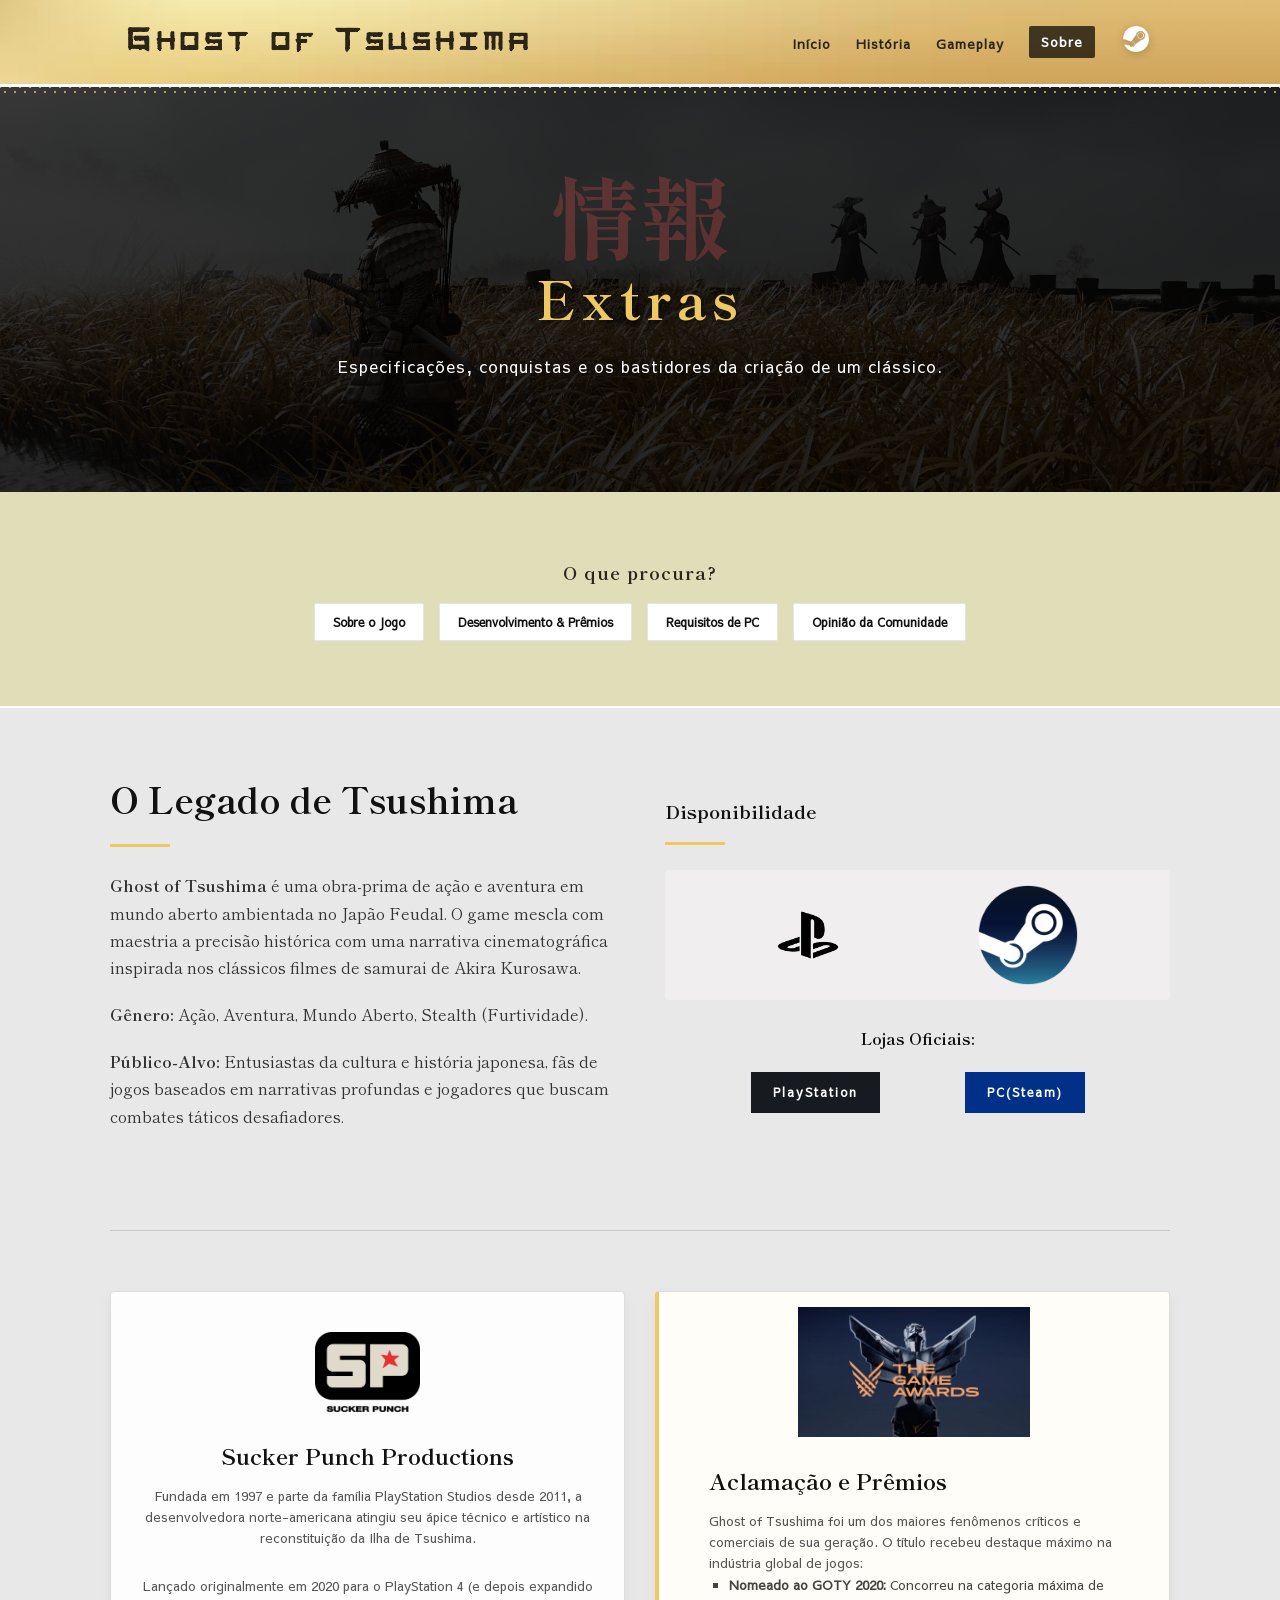
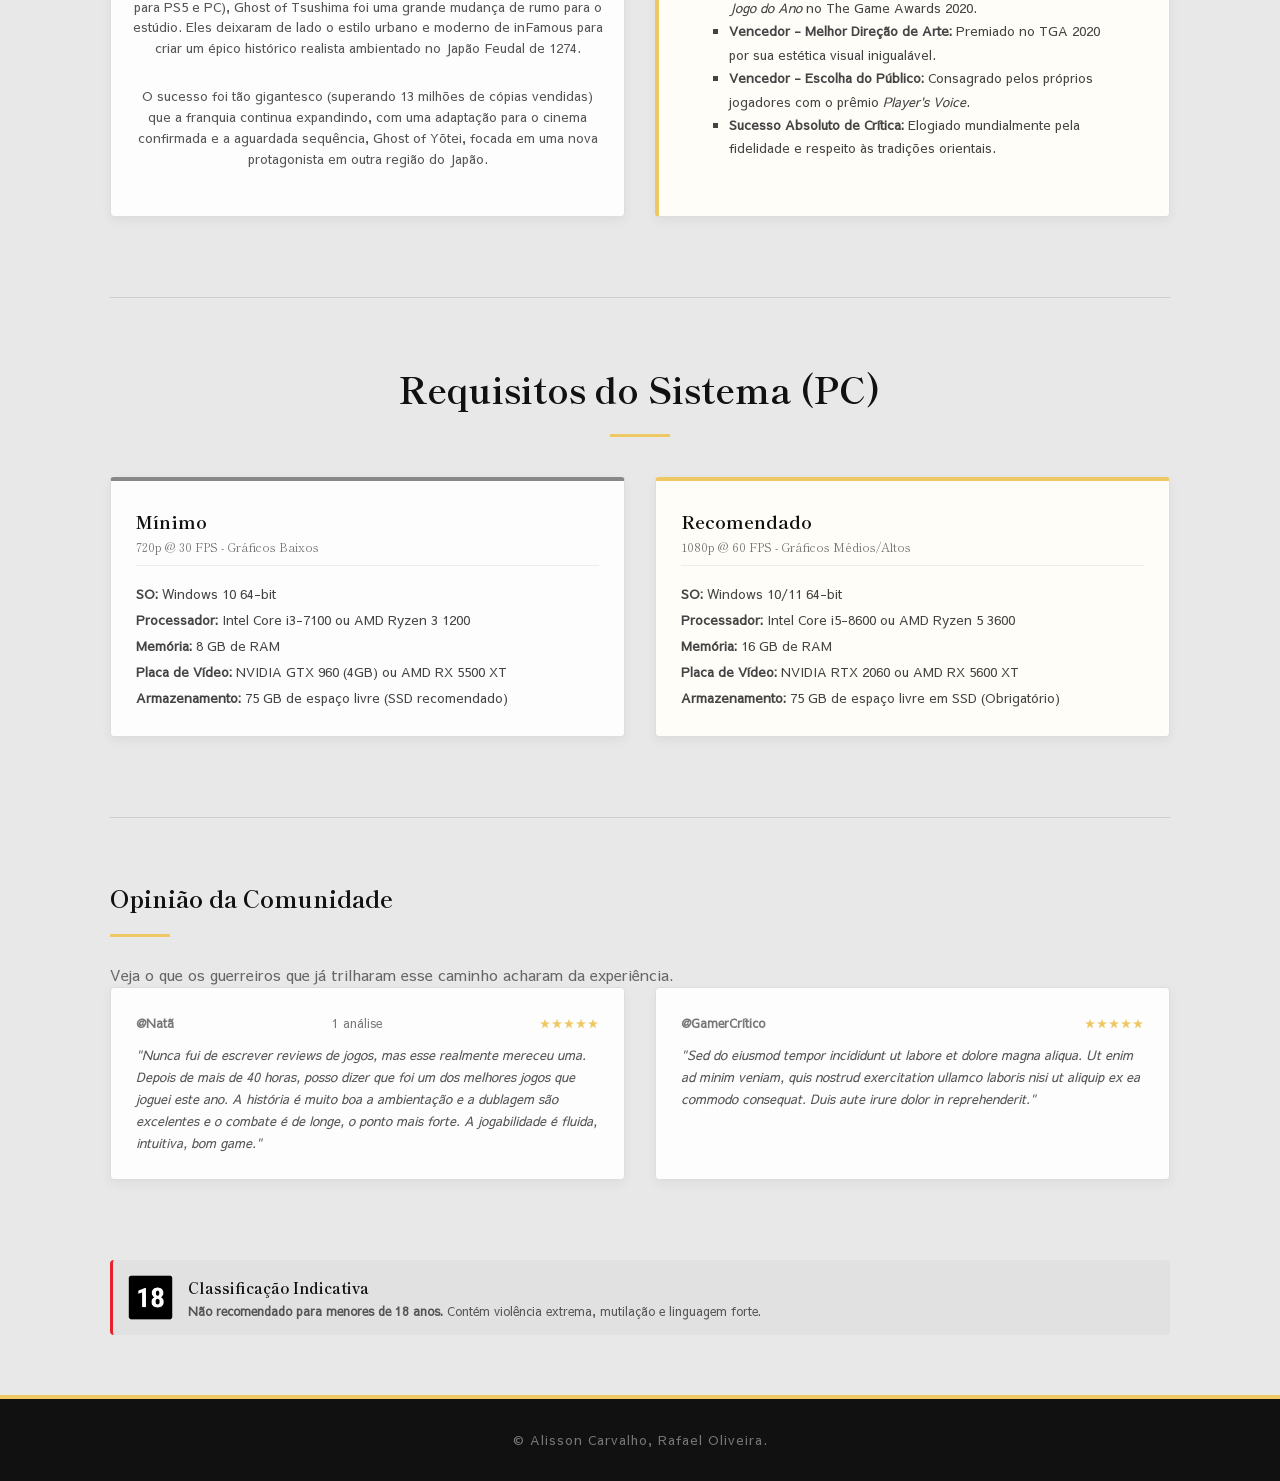
==== sites/sobre.html @ 11475288 "index e sobre parte do código feito" ====
<!DOCTYPE html>
<html lang="pt-BR">
<head>
    <meta charset="UTF-8">
    <meta name="viewport" content="width=device-width, initial-scale=1.0">
    <title>Ghost of Tsushima - Informações Técnicas</title>
    <link rel="stylesheet" href="style.css">
    <link rel="icon" type="image/png" href="imagens/256x256.png">
    <link rel="preconnect" href="https://fonts.googleapis.com">
    <link rel="preconnect" href="https://fonts.gstatic.com" crossorigin>
    <link href="https://fonts.googleapis.com/css2?family=Sawarabi+Gothic&family=Shippori+Mincho:wght@400;700&display=swap" rel="stylesheet">
</head>
<body>

    <nav class="navbar">
        <div class="nav-logo">Ghost of Tsushima</div>
        <ul class="nav-links">
            <li><a href="index.html">Início</a></li>
            <li><a href="#">História</a></li>
            <li><a href="#">Gameplay</a></li>
            <li><a href="#" class="active">Sobre</a></li>
            <li class="steam-item">
                <a href="https://store.steampowered.com/app/2215430/Ghost_of_Tsushima_DIRECTORS_CUT/" target="_blank" title="Ver na Steam" class="steam-link">
                    <img src="imagens/download (4).png" alt="Steam Logo" class="steam-icon-img">
                </a>
            </li>
        </ul>
    </nav>

    
    <header class="hero-section hero-internal">
        <div class="hero-content">
            <span class="shodo-art">情報</span>
            <h1>Extras</h1>
            <p>Especificações, conquistas e os bastidores da criação de um clássico.</p>
        </div>
    </header>

    <section class="quick-nav">
        <div class="container">
            <h3>O que procura?</h3>
            <div class="quick-links">
                <a href="#sobre" class="btn-quick">Sobre o Jogo</a>
                <a href="#desenvolvimento" class="btn-quick">Desenvolvimento & Prêmios</a>
                <a href="#requisitos" class="btn-quick">Requisitos de PC</a>
                <a href="#reviews" class="btn-quick">Opinião da Comunidade</a>
            </div>
        </div>
    </section>

    <main class="container">
        
        <section id="sobre" class="game-intro section-spacing">
            <div class="intro-text">
                <h2>O Legado de Tsushima</h2>
                <hr class="divider">
                <p><strong>Ghost of Tsushima</strong> é uma obra-prima de ação e aventura em mundo aberto ambientada no Japão Feudal. O game mescla com maestria a precisão histórica com uma narrativa cinematográfica inspirada nos clássicos filmes de samurai de Akira Kurosawa.</p>
                <p><strong>Gênero:</strong> Ação, Aventura, Mundo Aberto, Stealth (Furtividade).</p>
                <p><strong>Público-Alvo:</strong> Entusiastas da cultura e história japonesa, fãs de jogos baseados em narrativas profundas e jogadores que buscam combates táticos desafiadores.</p>
            </div>
            
            <div class="dev-info platform-card">
                <h3>Disponibilidade</h3>
                <div class="divider"></div>
                
                <div class="platform-logos">
                    <img src="imagens/logops.png" alt="Disponível para PlayStation 4" class="platform-img">
                    <img src="imagens/logo steam.png" alt="Disponível para PC" class="platform-img">
                </div>
                
                <h4>Lojas Oficiais: </h4>
                <div class="store-buttons">
                    <a href="https://store.playstation.com/pt-br/product/UP9000-PPSA05030_00-GHOSTDCPS5PSPLUS" target="_blank" class="btn-main btn-steam-store">PlayStation</a>
                    <a href="https://store.steampowered.com/app/2215430/Ghost_of_Tsushima_DIRECTORS_CUT/" target="_blank" class="btn-main btn-ps-store">PC(Steam)</a>
                </div>
            </div>
        </section>

        <section id="desenvolvimento" class="gameplay-preview section-spacing">
            <div class="preview-grid">
                <div class="preview-card dev-card-layout">
                    <div class="dev-logo-container">
                        <img src="imagens/Sucker_Punch.svg.png" alt="Sucker Punch Productions Logo" class="dev-page-logo">
                    </div>
                    <div class="card-content text-center">
                        <h3>Sucker Punch Productions</h3>
                        <p>Fundada em 1997 e parte da família PlayStation Studios desde 2011, a desenvolvedora norte-americana atingiu seu ápice técnico e artístico na reconstituição da Ilha de Tsushima.</p></br> 
                            <p>Lançado originalmente em 2020 para o PlayStation 4 (e depois expandido para PS5 e PC), Ghost of Tsushima foi uma grande mudança de rumo para o estúdio. Eles deixaram de lado o estilo urbano e moderno de inFamous para criar um épico histórico realista ambientado no Japão Feudal de 1274. </p></br>
                            <p>O sucesso foi tão gigantesco (superando 13 milhões de cópias vendidas) que a franquia continua expandindo, com uma adaptação para o cinema confirmada e a aguardada sequência, Ghost of Yōtei, focada em uma nova protagonista em outra região do Japão. </p>


                        </p>
                    </div>
                </div>

                <div class="preview-card awards-card">
                    <div class="dev-logo-container">
                        <img src="imagens/goty.png" alt="Goty logo" class="dev-page-logo-goty">
                    </div>
                    <div class="card-content">
                        <h3>Aclamação e Prêmios</h3>
                        <p>Ghost of Tsushima foi um dos maiores fenômenos críticos e comerciais de sua geração. O título recebeu destaque máximo na indústria global de jogos:</p>
                        <ul class="awards-list">
                            <li><strong>Nomeado ao GOTY 2020:</strong> Concorreu na categoria máxima de <em>Jogo do Ano</em> no The Game Awards 2020.</li>
                            <li><strong>Vencedor - Melhor Direção de Arte:</strong> Premiado no TGA 2020 por sua estética visual inigualável.</li>
                            <li><strong>Vencedor - Escolha do Público:</strong> Consagrado pelos próprios jogadores com o prêmio <em>Player's Voice</em>.</li>
                            <li><strong>Sucesso Absoluto de Crítica:</strong> Elogiado mundialmente pela fidelidade e respeito às tradições orientais.</li>
                        </ul>
                    </div>
                </div>
            </div>
        </section>

        <section id="requisitos" class="gameplay-preview section-spacing">
            <div class="preview-header">
                <h2>Requisitos do Sistema (PC)</h2>
                <hr class="divider">
            </div>
            <div class="preview-grid">
                <div class="preview-card spec-card-min">
                    <h3>Mínimo <small>720p @ 30 FPS - Gráficos Baixos</small></h3>
                    <ul class="specs-list">
                        <li><strong>SO:</strong> Windows 10 64-bit</li>
                        <li><strong>Processador:</strong> Intel Core i3-7100 ou AMD Ryzen 3 1200</li>
                        <li><strong>Memória:</strong> 8 GB de RAM</li>
                        <li><strong>Placa de Vídeo:</strong> NVIDIA GTX 960 (4GB) ou AMD RX 5500 XT</li>
                        <li><strong>Armazenamento:</strong> 75 GB de espaço livre (SSD recomendado)</li>
                    </ul>
                </div>
                <div class="preview-card spec-card-rec">
                    <h3>Recomendado <small>1080p @ 60 FPS - Gráficos Médios/Altos</small></h3>
                    <ul class="specs-list">
                        <li><strong>SO:</strong> Windows 10/11 64-bit</li>
                        <li><strong>Processador:</strong> Intel Core i5-8600 ou AMD Ryzen 5 3600</li>
                        <li><strong>Memória:</strong> 16 GB de RAM</li>
                        <li><strong>Placa de Vídeo:</strong> NVIDIA RTX 2060 ou AMD RX 5600 XT</li>
                        <li><strong>Armazenamento:</strong> 75 GB de espaço livre em SSD (Obrigatório)</li>
                    </ul>
                </div>
            </div>
        </section>

        <section id="reviews" class="gameplay-preview section-spacing">
            <div class="previewa-header">
                <h2>Opinião da Comunidade</h2>
                <hr class="divider">
                <p class="subtitle">Veja o que os guerreiros que já trilharam esse caminho acharam da experiência.</p>
            </div>
            <div class="preview-grid">
                <div class="preview-card review-padding">
                    <div class="review-meta">
                        <strong>@Natã</strong>
                        <p>1 análise</p>
                        <span class="stars">★★★★★</span>
                    </div>
                    <p class="review-text">"Nunca fui de escrever reviews de jogos, mas esse realmente mereceu uma. Depois de mais de 40 horas, posso dizer que foi um dos melhores jogos que joguei este ano. A história é muito boa a ambientação e a dublagem são excelentes e o combate é de longe, o ponto mais forte. A jogabilidade é fluida, intuitiva, bom game."</p>
                </div>
                <div class="preview-card review-padding">
                    <div class="review-meta">
                        <strong>@GamerCrítico</strong>
                        <span class="stars">★★★★★</span>
                    </div>
                    <p class="review-text">"Sed do eiusmod tempor incididunt ut labore et dolore magna aliqua. Ut enim ad minim veniam, quis nostrud exercitation ullamco laboris nisi ut aliquip ex ea commodo consequat. Duis aute irure dolor in reprehenderit."</p>
                </div>
            </div>
        </section>
        <div class="classificacao-container">
    <img src="imagens/Classificação_Indicativa_18_anos.svg.png" alt="Classificação 18 anos" class="class-badge">
    <div class="class-texto">
        <h3>Classificação Indicativa</h3>
        <p><strong>Não recomendado para menores de 18 anos.</strong> Contém violência extrema, mutilação e linguagem forte.</p>
    </div>
</div>

    </main>

    <footer class="footer">
        <p>&copy Alisson Carvalho, Rafael Oliveira.</p>
    </footer>

</body>
</html>
---- sites/style.css ----
@font-face {
    font-family: 'tsushimafont'; /* Como você vai chamar a fonte no código */
    src: url('font/Tsushima.otf') format('opentype'); /* Caminho do arquivo */
    font-weight: normal;
    font-style: normal;
}


/* ==========================================================================
   CONFIGURAÇÕES GERAIS / CORES ATUALIZADAS
   ========================================================================== */
* {
    margin: 0;
    padding: 0;
    box-sizing: border-box;
}

:root {
    --dourado-washi: #e2d3a9; 
    --dourado-escuro: #eec862;
    --preto: #111111;
    --branco: #ffffff;
    
    /* VARIÁVEIS DE FONTE JAPONESA */
    --fonte-tradicional: 'Shippori Mincho', serif;
    --fonte-moderna: 'Sawarabi Gothic', sans-serif;
}

body {
    font-family: var(--fonte-tradicional); /* Fonte serifada tradicional como padrão */
    background-color: #e9e8e8; 
    color: #111111; 
    line-height: 1.7;
    overflow-x: hidden;
}

/* ==========================================================================
   NAV BAR CORRIGIDA 
   ========================================================================== */
.navbar {
    /* Substitua a cor sólida antiga pela sua imagem de fundo */
    background: 
                url('imagens/canva-golden-gradient-background-MAHAKHxrySE.jpg') no-repeat center center/cover;
                
    display: flex;
    justify-content: space-between;
    align-items: center;
    padding: 20px 10%;
    position: sticky;
    top: 0;
    z-index: 1000;
    border-bottom: 3px solid var(--branco);
    font-family: 'tsushimafont';
}

.navbar::after {
    content: "";
    position: absolute;
    bottom: -11px; 
    left: 0;
    width: 100%;
    height: 8px;
    background-image: radial-gradient(circle, #ebcb6b 20%, transparent 20%),
                      radial-gradient(circle, #efd992 20%, transparent 20%);
    background-size: 10px 10px;
    background-position: 0 0, 5px 5px;
    opacity: 0.7;
}

.nav-logo {
    font-family: 'tsushimafont'var(--fonte-tradicional);
    font-weight: 700;
    font-size: 26px;
    color: #2b2519; 
    letter-spacing: 5px; /* Espaçamento marcante estilo oriental */
}

.nav-links {
    display: flex;
    list-style: none;
    font-family: var(--fonte-moderna); /* Gothic para links para leitura limpa */
    align-items: center;
}

.nav-links li {
    margin-left: 25px;
}

.nav-links a {
    text-decoration: none;
    color: #2b2519;
    font-weight: 700;
    font-size: 13px;
    letter-spacing: 1px;
    transition: 0.3s ease;
    display: inline-block;
}

.nav-links a:hover, 
.nav-links a.active {
    color: var(--branco);
    background-color: rgba(0, 0, 0, 0.7);
    padding: 5px 12px;
    border-radius: 2px;
}

/* ==========================================================================
   ESTILIZAÇÃO DA LOGO DA STEAM (IMAGEM)
   ========================================================================== */
.steam-link {
    display: flex;
    align-items: center;
    justify-content: center;
    transition: transform 0.2s ease;
    padding: 0; /* Remove qualquer espaçamento antigo */
}

.steam-icon-img {
    width: 32px;  /* Controla a largura da logo */
    height: 32px; /* Controla a altura da logo */
    object-fit: contain; /* Garante que a imagem não fique distorcida */
    filter: drop-shadow(0px 2px 4px rgba(0, 0, 0, 0.2)); /* Sombra leve na logo */
    transition: opacity 0.3s ease, filter 0.3s ease;
}

/* Efeito ao passar o mouse: a logo ganha destaque e sobe levemente */
.steam-link:hover {
    transform: translateY(-2px);
}

.steam-link:hover .steam-icon-img {
    opacity: 0.8; /* Dá o feedback visual de clique */
    filter: drop-shadow(0px 4px 8px rgba(0, 0, 0, 0.4));
}

/* ==========================================================================
   HERO SECTION
   ========================================================================== */
.hero-section {
    background: linear-gradient(rgba(0, 0, 0, 0.7), rgba(0, 0, 0, 0.8)), 
                url('imagens/ghost-of-tsushima-directors-cut-uhd-4k-wallpaper.jpeg') no-repeat center center/cover;
    height: 70vh; 
    display: flex;
    justify-content: center;
    align-items: center;
    text-align: center;
    color: var(--branco);
    padding: 0 20px;
}

.hero-content h1 {
    font-family: var(--fonte-tradicional);
    font-weight: 700;
    font-size: 52px;
    letter-spacing: 6px;
    margin-bottom: 10px;
    color: var(--dourado-escuro); 
    text-shadow: 2px 2px 4px rgba(0,0,0,0.5);
}

.hero-content p {
    font-family: var(--fonte-moderna);
    font-size: 16px;
    margin-bottom: 30px;
    font-weight: 300;
    letter-spacing: 1px;
}

.shodo-art {
    display: block;
    font-size: 90px;
    color: rgba(255, 85, 85, 0.25); 
    font-family: var(--fonte-tradicional);
    line-height: 1;
    margin-bottom: -5px;
    font-weight: 700;
}

.btn-main {
    font-family: var(--fonte-moderna);
    display: inline-block;
    padding: 12px 35px;
    background-color: transparent;
    color: var(--dourado-escuro);
    border: 2px solid var(--dourado-escuro);
    text-decoration: none;
    font-weight: bold;
    letter-spacing: 2px;
    transition: 0.4s ease;
}

.btn-main:hover {
    background-color: var(--dourado-escuro);
    color: var(--preto);
}

/* ==========================================================================
   CONTEÚDO PRINCIPAL E RODAPÉ
   ========================================================================== */
.container {
    max-width: 1100px;
    margin: 60px auto;
    padding: 0 20px;
}

.game-intro {
    display: flex;
    align-items: center;
    gap: 50px;
    
}

.intro-text {
    flex: 1; 
}

.intro-text h2 {
    font-family: var(--fonte-tradicional);
    font-size: 36px;
    color: var(--preto);
    font-weight: 700;
}

.divider {
    border: 0;
    height: 3px;
    background-color: var(--dourado-escuro);
    width: 60px;
    margin: 15px 0 25px 0;
}

.intro-text p {
    margin-bottom: 20px;
    color: #333;
}

.intro-image {
    flex: 1; 
}

.intro-image img {
    width: 100%;
    height: auto;
    border-radius: 4px;
    box-shadow: 10px 10px 0px var(--preto); 
    border: 1px solid #ddd;
}

/* ==========================================================================
   SESSÃO: O CAMINHO DO SAMURAI (COM IMAGEM DE FUNDO)
   ========================================================================== */
.caminho-samurai {
    background: linear-gradient(rgba(0, 0, 0, 0.75), rgba(0, 0, 0, 0.85)), 
                url('imagens/caminho-samurai-bg.jpg') no-repeat center center/cover;
    background-attachment: fixed; 
    padding: 80px 20px;
    color: var(--branco);
    text-align: center;
}

.caminho-samurai h2 {
    font-family: var(--fonte-tradicional);
    font-size: 38px;
    color: var(--dourado-escuro);
    letter-spacing: 3px;
}

.caminho-samurai .divider {
    margin: 15px auto 25px auto;
}

.caminho-samurai p {
    max-width: 800px;
    margin: 0 auto 30px auto;
    color: #e0e0e0;
    font-size: 17px;
}

/* ==========================================================================
   NOVA SEÇÃO: PRÉVIA DA GAMEPLAY
   ========================================================================== */
.gameplay-preview {
    margin-top: 80px;
    border-top: 1px solid #ccc;
    padding-top: 60px;
}

.preview-header {
    text-align: center;
    margin-bottom: 40px;
}

.preview-header h2 {
    font-family: var(--fonte-tradicional);
    font-size: 36px;
    color: var(--preto);
}

.preview-header .divider {
    margin: 15px auto;
}

.subtitle {
    font-family: var(--fonte-moderna);
    font-size: 15px;
    color: #666;
}

.preview-grid {
    display: grid;
    grid-template-columns: 1fr 1fr;
    gap: 30px;
}

.preview-card {
    background: #fdfdfd;
    border-radius: 4px;
    overflow: hidden;
    box-shadow: 0 4px 12px rgba(0,0,0,0.05);
    border: 1px solid #ddd;
    transition: transform 0.3s ease;
}

.preview-card:hover {
    transform: translateY(-5px);
}

.card-image img {
    width: 100%;
    height: 220px;
    object-fit: cover; /* Recorta a imagem perfeitamente no container */
    border-bottom: 3px solid var(--dourado-escuro);
}

.card-content {
    padding: 25px;
}

.card-content h3 {
    font-family: var(--fonte-tradicional);
    font-size: 22px;
    color: var(--preto);
    margin-bottom: 12px;
}

.card-content p {
    font-family: var(--fonte-moderna);
    font-size: 13px;
    color: #555;
    line-height: 1.6;
}

/* ==========================================================================
   RODAPÉ
   ========================================================================== */
.footer {
    font-family: var(--fonte-moderna);
    background-color: var(--preto);
    color: #777;
    text-align: center;
    padding: 30px 20px;
    font-size: 13px;
    border-top: 4px solid var(--dourado-escuro);
    letter-spacing: 1px;
}

/* ==========================================================================
   MEDIA QUERIES (RESPONSIVIDADE PARA CELULARES E TABLETS)
   ========================================================================== */
@media (max-width: 768px) {
    .navbar {
        flex-direction: column;
        padding: 15px 20px;
        gap: 15px;
    }

    .nav-links {
        width: 100%;
        justify-content: center;
        flex-wrap: wrap;
        gap: 10px;
    }

    .nav-links li {
        margin-left: 0; 
    }

    .steam-item {
        margin-top: 5px;
    }

    .hero-section {
        height: 60vh; 
    }

    .hero-content h1 {
        font-size: 34px; 
        letter-spacing: 3px;
    }

    .hero-content p {
        font-size: 14px;
    }

    .shodo-art {
        font-size: 65px; 
    }

    .container {
        margin: 40px auto;
    }

    .game-intro {
        flex-direction: column; 
        gap: 30px;
    }

    .intro-text h2 {
        font-size: 28px;
        text-align: center;
    }

    .divider {
        margin: 15px auto 25px auto; 
    }

    .intro-image img {
        box-shadow: 6px 6px 0px var(--preto);
    }

    .caminho-samurai {
        padding: 50px 20px;
        background-attachment: scroll; 
    }

    .caminho-samurai h2 {
        font-size: 28px;
    }

    .caminho-samurai p {
        font-size: 15px;
    }

    /* Responsividade da nova seção de Gameplay */
    .preview-grid {
        grid-template-columns: 1fr; /* Vira uma única coluna no celular */
        gap: 25px;
    }

    .preview-header h2 {
        font-size: 28px;
    }
}



/* comentário insano diferenciando página do index e do sobre :fire emoji:*/ 

/* ==========================================================================
   CONFIGURAÇÕES GERAIS DE COMPORTAMENTO
   ========================================================================== */
html {
    scroll-behavior: smooth; /* Faz a tela deslizar suavemente ao clicar nos links */
}

.section-spacing {
    margin-bottom: 80px; 
    scroll-margin-top: 120px; 
}

/* Reduz a altura do banner principal para páginas internas */
.hero-internal {
    height: 45vh !important;
}

/* ==========================================================================
   SEÇÃO DE SELEÇÃO DE ASSUNTOS (QUICK NAV)
   ========================================================================== */
.quick-nav {
    background-color: #dfdeb8;
    padding: 5px 0;
    text-align: center;
    border-bottom: 2px solid var(--branco);
}

.quick-nav h3 {
    font-family: var(--fonte-tradicional);
    font-size: 18px;
    color: #2b2519;
    margin-bottom: 15px;
    letter-spacing: 1px;
}

.quick-links {
    display: flex;
    justify-content: center;
    gap: 15px;
    flex-wrap: wrap;
}

.btn-quick {
    font-family: var(--fonte-moderna);
    font-size: 12px;
    font-weight: bold;
    text-decoration: none;
    color: var(--preto);
    background-color: var(--branco);
    padding: 8px 18px;
    border-radius: 2px;
    border: 1px solid rgba(0,0,0,0.1);
    transition: all 0.3s ease;
}

.btn-quick:hover {
    background-color: var(--preto);
    color: var(--branco);
    transform: translateY(-2px);
}

/* ==========================================================================
   LOGOS DE PLATAFORMAS E AJUSTES DE LOJAS
   ========================================================================== */
.platform-card {
    flex: 1; 
    min-width: 280px; 
    width: 100%;
}

.platform-card h4 {
    text-align: center;
    margin-bottom: 10px;
}

.platform-logos {
    display: flex;
    justify-content: center;
    gap: 120px;
    margin-bottom: 25px;
    background: #f0eeee;
    padding: 15px;
    border-radius: 4px;
}

.platform-img {
    height: 100px; /* Controla a altura padrão das logos de console/pc */
    width: auto;
    object-fit: contain;
    filter: grayscale(30%);
    transition: filter 0.3s ease;
}

.platform-img:hover {
    filter: grayscale(0%);
}

.store-buttons {
    display: flex; 
    gap: 85px; 
    justify-content: center; 
    flex-wrap: wrap;
    padding: 10px;
}

.btn-steam-store {
    padding: 8px 20px !important; 
    font-size: 12px !important; 
    background: #171a21 !important; 
    color: #fff !important; 
    border-color: #171a21 !important;
}

.btn-ps-store {
    padding: 8px 20px !important; 
    font-size: 12px !important; 
    background: #003087 !important; 
    color: #fff !important; 
    border-color: #003087 !important;
}

/* ==========================================================================
   LAYOUTS ADICIONAIS DA FICHA TÉCNICA
   ========================================================================== */
.dev-card-layout {
    display: flex; 
    flex-direction: column; 
    align-items: center; 
    text-align: center; 
    padding: 30px 20px;
}

.dev-logo-container {
    height: 100px; 
    display: flex; 
    align-items: center; 
    justify-content: center; 
    margin-bottom: 15px;
}

.dev-page-logo {
    max-height: 80px; 
    width: auto; 
    object-fit: contain;
}

.dev-page-logo-goty{
    max-height: 130px; 
    width: auto; 
    object-fit: contain;
}

.awards-card {
    padding: 30px 25px; 
    background-color: #fffdf7; 
    border-left: 4px solid var(--dourado-escuro);
}

.awards-list {
    font-family: var(--fonte-moderna); 
    font-size: 13px; 
    color: #444; 
    list-style: square; 
    padding-left: 20px; 
    line-height: 1.8;
}

.text-center {
    padding: 0 !important;
}

/* Requisitos */
.spec-card-min {
    padding: 25px; 
    border-top: 4px solid #888;
}

.spec-card-rec {
    padding: 25px; 
    border-top: 4px solid var(--dourado-escuro); 
    background-color: #fffdf7;
}

.spec-card-min h3, .spec-card-rec h3 {
    font-size: 18px; 
    margin-bottom: 15px; 
    border-bottom: 1px solid #eee; 
    padding-bottom: 8px;
}

.spec-card-min h3 small, .spec-card-rec h3 small {
    font-size: 12px; 
    color: #777; 
    font-weight: normal; 
    display: block;
}

.specs-list {
    font-family: var(--fonte-moderna); 
    list-style: none; 
    font-size: 13px; 
    color: #444; 
    line-height: 2;
}

/* Reviews */
.review-padding {
    padding: 25px;
}

.review-meta {
    display: flex; 
    justify-content: space-between; 
    margin-bottom: 10px; 
    font-family: var(--fonte-moderna); 
    font-size: 12px; 
    color: #777;
}

.stars {
    color: var(--dourado-escuro);
}

.review-text {
    font-family: var(--fonte-moderna); 
    font-size: 13px; 
    color: #555; 
    font-style: italic;
}

/* ==========================================================================
   RESPONSIVIDADE EXCLUSIVA ADICIONAL
   ========================================================================== */
@media (max-width: 768px) {
    .quick-links {
        flex-direction: column;
        align-items: stretch;
        padding: 0 20px;
    }
    
    .hero-internal {
        height: 35vh !important;
    }
}

/* Reduz a altura e troca a imagem de fundo exclusivamente para a página de infos */
.hero-internal {
    background: linear-gradient(rgba(0, 0, 0, 0.75), rgba(0, 0, 0, 0.85)), 
                url('imagens/download\ \(1\).jpg') no-repeat center center/cover !important;
    height: 45vh !important;
}

@keyframes fadeUpAnimation {
    from {
        opacity: 0;
        transform: translateY(30px); /* Começa 30 pixels mais para baixo */
    }
    to {
        opacity: 1;
        transform: translateY(0);    /* Termina na posição original dele */
    }
}

.fade-up {
    animation: fadeUpAnimation 1s ease-out forwards;
}

/* ==========================================================================
   SEÇÃO DE CLASSIFICAÇÃO INDICATIVA (REDUZIDA)
   ========================================================================== */
.classificacao-container {
    display: flex;
    align-items: center;
    gap: 15px;
    margin-top: 25px;
    background: rgba(0, 0, 0, 0.03); /* Um fundo cinza bem sutil */
    padding: 15px;
    border-radius: 4px;
    border-left: 3px solid #e52229; /* Borda vermelha fina simulando o selo 18 */
}

.class-badge {
    width: 45px;  /* Tamanho ideal para não quebrar o layout */
    height: 45px;
    object-fit: contain;
}

.class-texto h3 {
    font-family: var(--fonte-tradicional);
    font-size: 15px;
    color: var(--preto);
    margin-bottom: 2px;
}

.class-texto p {
    font-family: var(--fonte-moderna);
    font-size: 12px;
    color: #555;
    line-height: 1.4;
    margin-bottom: 0 !important; /* Evita que a margem de parágrafos antiga quebre o alinhamento */
}
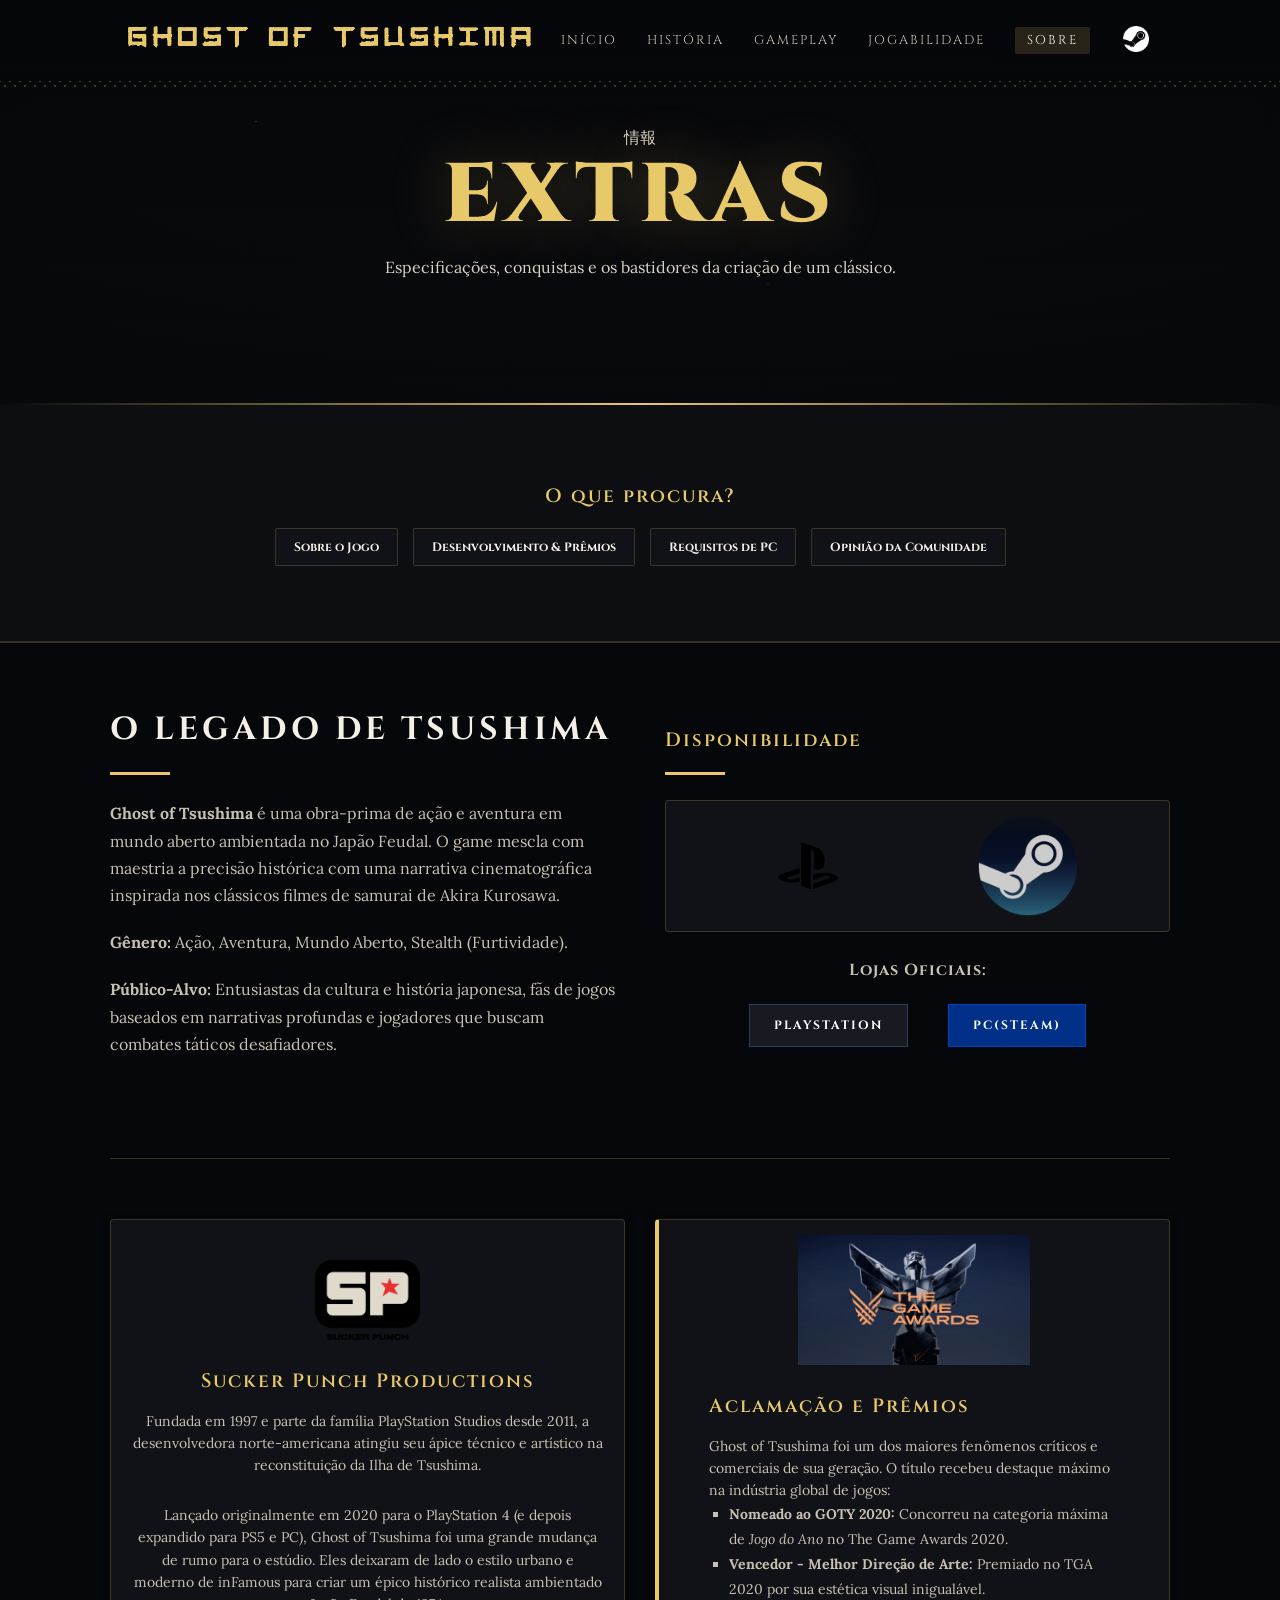
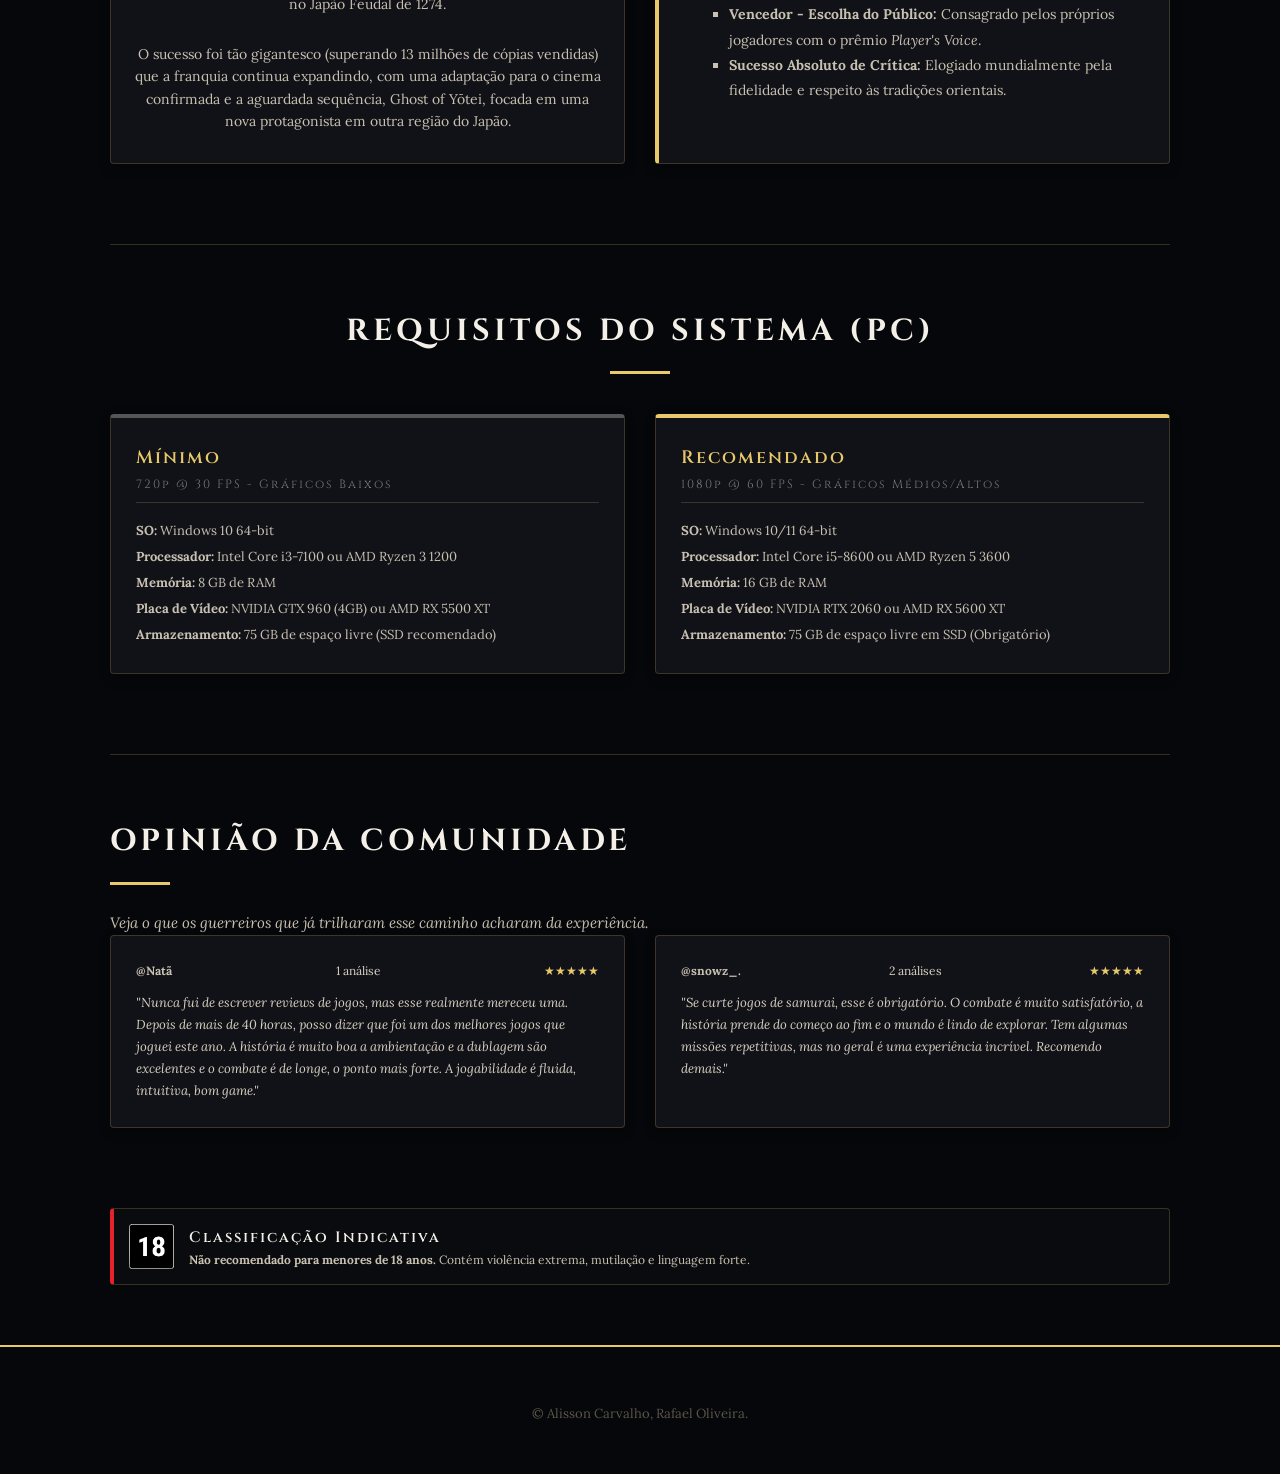
==== commit 091185d6: "sitepart2 correções e formatação do css" ====
--- a/sites/sobre.html
+++ b/sites/sobre.html
@@ -16,8 +16,9 @@
         <div class="nav-logo">Ghost of Tsushima</div>
         <ul class="nav-links">
             <li><a href="index.html">Início</a></li>
-            <li><a href="#">História</a></li>
-            <li><a href="#">Gameplay</a></li>
+            <li><a href="website_final (2).html">História</a></li>
+            <li><a href="website_final (2).html">Gameplay</a></li>
+            <li><a href="website_final (2).html">Jogabilidade</a></li>
             <li><a href="#" class="active">Sobre</a></li>
             <li class="steam-item">
                 <a href="https://store.steampowered.com/app/2215430/Ghost_of_Tsushima_DIRECTORS_CUT/" target="_blank" title="Ver na Steam" class="steam-link">
@@ -157,10 +158,11 @@
                 </div>
                 <div class="preview-card review-padding">
                     <div class="review-meta">
-                        <strong>@GamerCrítico</strong>
+                        <strong>@snowz_.</strong>
+                        <p>2 análises</p>
                         <span class="stars">★★★★★</span>
                     </div>
-                    <p class="review-text">"Sed do eiusmod tempor incididunt ut labore et dolore magna aliqua. Ut enim ad minim veniam, quis nostrud exercitation ullamco laboris nisi ut aliquip ex ea commodo consequat. Duis aute irure dolor in reprehenderit."</p>
+                    <p class="review-text">"Se curte jogos de samurai, esse é obrigatório. O combate é muito satisfatório, a história prende do começo ao fim e o mundo é lindo de explorar. Tem algumas missões repetitivas, mas no geral é uma experiência incrível. Recomendo demais."</p>
                 </div>
             </div>
         </section>
--- a/sites/style.css
+++ b/sites/style.css
@@ -1,56 +1,121 @@
+@import url('https://fonts.googleapis.com/css2?family=Cinzel:wght@400;600;700;900&family=Lora:ital,wght@0,400;0,500;1,400;1,500&family=Sawarabi+Gothic&family=Shippori+Mincho:wght@400;700&display=swap');
+
 @font-face {
-    font-family: 'tsushimafont'; /* Como você vai chamar a fonte no código */
-    src: url('font/Tsushima.otf') format('opentype'); /* Caminho do arquivo */
+    font-family: 'tsushimafont';
+    src: url('font/Tsushima.otf') format('opentype');
     font-weight: normal;
     font-style: normal;
 }
 
-
-/* ==========================================================================
-   CONFIGURAÇÕES GERAIS / CORES ATUALIZADAS
-   ========================================================================== */
-* {
+:root {
+    --gold-bright:    #e8c96a;   
+    --gold-mid:       #c9a84c;   
+    --gold-dark:      #8a6820;   
+    --gold-glow:      rgba(232, 201, 106, 0.18);
+    --white:          #f4f0e8;   
+    --white-dim:      #c8c0b0;   
+    --black-deep:     #06070a;   
+    --black-mid:      #0d0e12;   
+    --black-panel:    #111218;   
+    --black-border:   rgba(232, 201, 106, 0.2);
+    --text-body:      #d8d0c0;   
+    
+    --dourado-washi:  #e2d3a9; 
+    --dourado-escuro: #eec862;
+    --preto:          #111111;
+    --branco:         #ffffff;
+    --fonte-tradicional: 'Shippori Mincho', serif;
+    --fonte-moderna: 'Sawarabi Gothic', sans-serif;
+}
+
+*, *::before, *::after {
+    box-sizing: border-box;
     margin: 0;
     padding: 0;
-    box-sizing: border-box;
-}
-
-:root {
-    --dourado-washi: #e2d3a9; 
-    --dourado-escuro: #eec862;
-    --preto: #111111;
-    --branco: #ffffff;
-    
-    /* VARIÁVEIS DE FONTE JAPONESA */
-    --fonte-tradicional: 'Shippori Mincho', serif;
-    --fonte-moderna: 'Sawarabi Gothic', sans-serif;
+}
+
+html {
+    scroll-behavior: smooth;
 }
 
 body {
-    font-family: var(--fonte-tradicional); /* Fonte serifada tradicional como padrão */
-    background-color: #e9e8e8; 
-    color: #111111; 
+    font-family: 'Lora', serif;
+    background-color: var(--black-deep);
+    color: var(--text-body);
     line-height: 1.7;
     overflow-x: hidden;
 }
 
-/* ==========================================================================
-   NAV BAR CORRIGIDA 
-   ========================================================================== */
+h1, h2, h3, h4, .nav-links a, .page-tab, .btn-primary, .btn-main, .btn-ghost, .btn-quick, .tag, .stat-number, .stat-label, .section-eyebrow, .hero-eyebrow, .footer-logo {
+    font-family: 'Cinzel', serif;
+}
+
+h1 {
+    font-weight: 900;
+    color: var(--gold-bright);
+    text-transform: uppercase;
+    letter-spacing: 6px;
+    line-height: 1.1;
+    font-size: clamp(2.5em, 7vw, 5.2em);
+    margin-bottom: 12px;
+    text-shadow: 0 0 60px rgba(232, 201, 106, 0.3);
+}
+
+h2 {
+    font-weight: 700;
+    color: var(--white);
+    text-transform: uppercase;
+    letter-spacing: 4px;
+    font-size: 1.9em;
+}
+
+h3 {
+    font-weight: 600;
+    color: var(--gold-bright);
+    letter-spacing: 2px;
+    font-size: 1.2em;
+}
+
+h4 {
+    color: var(--white-dim);
+    letter-spacing: 1px;
+    font-size: 1em;
+}
+
+p {
+    color: var(--text-body);
+    font-size: 1em;
+}
+
+a {
+    color: var(--gold-bright);
+    text-decoration: none;
+    transition: color 0.2s;
+}
+
+a:hover { 
+    color: var(--white); 
+}
+
 .navbar {
-    /* Substitua a cor sólida antiga pela sua imagem de fundo */
-    background: 
-                url('imagens/canva-golden-gradient-background-MAHAKHxrySE.jpg') no-repeat center center/cover;
-                
-    display: flex;
+    position: fixed;
+    top: 0;
+    left: 0;
+    width: 100%;
+    z-index: 1000;
+    display: flex;
+    align-items: center;
     justify-content: space-between;
-    align-items: center;
-    padding: 20px 10%;
-    position: sticky;
-    top: 0;
-    z-index: 1000;
-    border-bottom: 3px solid var(--branco);
-    font-family: 'tsushimafont';
+    padding: 18px 10%;
+    background: linear-gradient(to bottom, rgba(6,7,10,0.97) 0%, rgba(6,7,10,0.0) 100%);
+    border-bottom: 1px solid transparent;
+    transition: background 0.3s, border-color 0.3s, padding 0.3s;
+}
+
+.navbar.scrolled {
+    background: rgba(6, 7, 10, 0.97);
+    border-bottom-color: var(--black-border);
+    padding: 12px 10%;
 }
 
 .navbar::after {
@@ -60,154 +125,292 @@
     left: 0;
     width: 100%;
     height: 8px;
-    background-image: radial-gradient(circle, #ebcb6b 20%, transparent 20%),
-                      radial-gradient(circle, #efd992 20%, transparent 20%);
+    background-image: radial-gradient(circle, var(--gold-mid) 20%, transparent 20%),
+                      radial-gradient(circle, var(--gold-bright) 20%, transparent 20%);
     background-size: 10px 10px;
     background-position: 0 0, 5px 5px;
-    opacity: 0.7;
+    opacity: 0.3;
 }
 
 .nav-logo {
-    font-family: 'tsushimafont'var(--fonte-tradicional);
+    font-family: 'tsushimafont', serif;
+    font-size: 1.4em;
     font-weight: 700;
-    font-size: 26px;
-    color: #2b2519; 
-    letter-spacing: 5px; /* Espaçamento marcante estilo oriental */
+    color: var(--gold-bright);
+    letter-spacing: 5px;
+    text-transform: uppercase;
 }
 
 .nav-links {
     display: flex;
     list-style: none;
-    font-family: var(--fonte-moderna); /* Gothic para links para leitura limpa */
+    gap: 30px;
     align-items: center;
 }
 
-.nav-links li {
-    margin-left: 25px;
-}
-
 .nav-links a {
-    text-decoration: none;
-    color: #2b2519;
-    font-weight: 700;
-    font-size: 13px;
-    letter-spacing: 1px;
+    font-size: 0.8em;
+    letter-spacing: 2px;
+    color: var(--white-dim);
+    text-transform: uppercase;
     transition: 0.3s ease;
-    display: inline-block;
-}
-
-.nav-links a:hover, 
+    position: relative;
+    padding: 5px 0;
+}
+
+.nav-links a::after {
+    content: '';
+    position: absolute;
+    bottom: 0;
+    left: 0;
+    width: 0;
+    height: 1px;
+    background: var(--gold-bright);
+    transition: width 0.3s;
+}
+
+.nav-links a:hover {
+    color: var(--gold-bright);
+}
+
+.nav-links a:hover::after { 
+    width: 100%; 
+}
+
 .nav-links a.active {
-    color: var(--branco);
-    background-color: rgba(0, 0, 0, 0.7);
+    color: var(--white);
+    background-color: rgba(232, 201, 106, 0.15);
     padding: 5px 12px;
     border-radius: 2px;
 }
 
-/* ==========================================================================
-   ESTILIZAÇÃO DA LOGO DA STEAM (IMAGEM)
-   ========================================================================== */
 .steam-link {
     display: flex;
     align-items: center;
     justify-content: center;
     transition: transform 0.2s ease;
-    padding: 0; /* Remove qualquer espaçamento antigo */
+    padding: 0;
 }
 
 .steam-icon-img {
-    width: 32px;  /* Controla a largura da logo */
-    height: 32px; /* Controla a altura da logo */
-    object-fit: contain; /* Garante que a imagem não fique distorcida */
-    filter: drop-shadow(0px 2px 4px rgba(0, 0, 0, 0.2)); /* Sombra leve na logo */
+    width: 32px;  
+    height: 32px; 
+    object-fit: contain; 
+    filter: drop-shadow(0px 2px 4px rgba(0, 0, 0, 0.4)) grayscale(20%); 
     transition: opacity 0.3s ease, filter 0.3s ease;
 }
 
-/* Efeito ao passar o mouse: a logo ganha destaque e sobe levemente */
 .steam-link:hover {
     transform: translateY(-2px);
 }
 
 .steam-link:hover .steam-icon-img {
-    opacity: 0.8; /* Dá o feedback visual de clique */
-    filter: drop-shadow(0px 4px 8px rgba(0, 0, 0, 0.4));
-}
-
-/* ==========================================================================
-   HERO SECTION
-   ========================================================================== */
+    opacity: 1;
+    filter: drop-shadow(0px 4px 8px rgba(232, 201, 106, 0.3)) grayscale(0%);
+}
+
 .hero-section {
-    background: linear-gradient(rgba(0, 0, 0, 0.7), rgba(0, 0, 0, 0.8)), 
-                url('imagens/ghost-of-tsushima-directors-cut-uhd-4k-wallpaper.jpeg') no-repeat center center/cover;
-    height: 70vh; 
-    display: flex;
+    min-height: 100vh;
+    display: flex;
+    align-items: center;
     justify-content: center;
+    text-align: center;
+    position: relative;
+    overflow: hidden;
+    background-image: 
+        radial-gradient(ellipse 80% 60% at 50% 40%, rgba(6, 7, 10, 0.4) 0%, rgba(6, 7, 10, 0.8) 100%),
+        linear-gradient(to bottom, rgba(6, 7, 10, 0.5) 0%, #0d0e12 100%),
+        url('kct.jpg');
+    background-size: cover;
+    background-position: center;
+    background-repeat: no-repeat;
+}
+
+.hero-section:has(img), 
+.hero-section[style*="background"] {
+    background: linear-gradient(rgba(6, 7, 10, 0.75), rgba(6, 7, 10, 0.85)) !important;
+}
+
+.hero-section::before {
+    content: '';
+    position: absolute;
+    inset: 0;
+    background-image:
+        radial-gradient(circle 1px at 20% 30%, rgba(232,201,106,0.4) 0%, transparent 100%),
+        radial-gradient(circle 1px at 80% 20%, rgba(232,201,106,0.3) 0%, transparent 100%),
+        radial-gradient(circle 1px at 60% 70%, rgba(232,201,106,0.2) 0%, transparent 100%);
+    pointer-events: none;
+}
+
+.hero-section::after {
+    content: '';
+    position: absolute;
+    bottom: 0;
+    left: 0;
+    width: 100%;
+    height: 2px;
+    background: linear-gradient(to right, transparent, var(--gold-bright), transparent);
+}
+
+.hero-content {
+    position: relative;
+    z-index: 2;
+    max-width: 800px;
+    padding: 0 5%;
+}
+
+.hero-eyebrow {
+    font-size: 0.75em;
+    letter-spacing: 6px;
+    color: var(--gold-mid);
+    text-transform: uppercase;
+    margin-bottom: 24px;
+    display: block;
+}
+
+.hero-kamon {
+    font-size: 2.5em;
+    color: var(--gold-bright);
+    margin: 16px 0;
+    opacity: 0.7;
+    display: block;
+}
+
+.hero-subtitle {
+    font-style: italic;
+    font-size: 1.1em;
+    color: var(--white-dim);
+    max-width: 500px;
+    margin: 0 auto 36px;
+}
+
+.gold-divider {
+    display: flex;
     align-items: center;
-    text-align: center;
-    color: var(--branco);
-    padding: 0 20px;
-}
-
-.hero-content h1 {
-    font-family: var(--fonte-tradicional);
+    justify-content: center;
+    gap: 16px;
+    margin: 28px auto;
+    max-width: 300px;
+}
+
+.gold-divider::before,
+.gold-divider::after {
+    content: '';
+    flex: 1;
+    height: 1px;
+    background: linear-gradient(to right, transparent, var(--gold-mid));
+}
+
+.gold-divider::before { 
+    background: linear-gradient(to left, transparent, var(--gold-mid)); 
+}
+
+.gold-divider-icon {
+    color: var(--gold-bright);
+    font-size: 1.2em;
+}
+
+.hero-btns {
+    display: flex;
+    gap: 16px;
+    justify-content: center;
+    flex-wrap: wrap;
+}
+
+.hero-internal {
+    height: 45vh !important;
+    min-height: 45vh !important;
+}
+
+.btn-primary, .btn-main {
+    font-size: 0.8em;
+    letter-spacing: 2px;
+    text-transform: uppercase;
+    padding: 14px 36px;
+    background: var(--gold-bright);
+    color: var(--black-deep);
     font-weight: 700;
-    font-size: 52px;
-    letter-spacing: 6px;
-    margin-bottom: 10px;
-    color: var(--dourado-escuro); 
-    text-shadow: 2px 2px 4px rgba(0,0,0,0.5);
-}
-
-.hero-content p {
-    font-family: var(--fonte-moderna);
-    font-size: 16px;
-    margin-bottom: 30px;
-    font-weight: 300;
-    letter-spacing: 1px;
-}
-
-.shodo-art {
-    display: block;
-    font-size: 90px;
-    color: rgba(255, 85, 85, 0.25); 
-    font-family: var(--fonte-tradicional);
-    line-height: 1;
-    margin-bottom: -5px;
-    font-weight: 700;
-}
-
-.btn-main {
-    font-family: var(--fonte-moderna);
+    border: none;
+    cursor: pointer;
+    transition: background 0.2s, transform 0.2s, box-shadow 0.2s;
     display: inline-block;
-    padding: 12px 35px;
-    background-color: transparent;
-    color: var(--dourado-escuro);
-    border: 2px solid var(--dourado-escuro);
-    text-decoration: none;
-    font-weight: bold;
+}
+
+.btn-primary:hover, .btn-main:hover {
+    background: #f0d880;
+    transform: translateY(-2px);
+    box-shadow: 0 8px 24px rgba(232,201,106,0.35);
+    color: var(--black-deep);
+}
+
+.btn-ghost {
+    font-size: 0.8em;
     letter-spacing: 2px;
-    transition: 0.4s ease;
-}
-
-.btn-main:hover {
-    background-color: var(--dourado-escuro);
-    color: var(--preto);
-}
-
-/* ==========================================================================
-   CONTEÚDO PRINCIPAL E RODAPÉ
-   ========================================================================== */
+    text-transform: uppercase;
+    padding: 13px 36px;
+    background: transparent;
+    color: var(--gold-bright);
+    border: 1px solid var(--gold-bright);
+    cursor: pointer;
+    transition: background 0.2s, transform 0.2s;
+    display: inline-block;
+}
+
+.btn-ghost:hover {
+    background: var(--gold-glow);
+    transform: translateY(-2px);
+}
+
 .container {
     max-width: 1100px;
     margin: 60px auto;
     padding: 0 20px;
 }
 
+.story-section, .full-section {
+    padding: 100px 5%;
+    max-width: 1100px;
+    margin: 0 auto;
+}
+
+.section-eyebrow {
+    font-size: 0.7em;
+    letter-spacing: 5px;
+    color: var(--gold-mid);
+    text-transform: uppercase;
+    display: block;
+    margin-bottom: 12px;
+}
+
+.section-header {
+    text-align: center;
+    margin-bottom: 60px;
+}
+
+.section-header h2 {
+    margin-bottom: 16px;
+}
+
+.section-header p {
+    max-width: 600px;
+    margin: 0 auto;
+    color: var(--white-dim);
+    font-style: italic;
+}
+
+.bg-alt {
+    background-color: var(--black-mid);
+}
+
+.section-spacing {
+    margin-bottom: 80px; 
+    scroll-margin-top: 120px; 
+}
+
 .game-intro {
     display: flex;
     align-items: center;
     gap: 50px;
-    
 }
 
 .intro-text {
@@ -215,23 +418,26 @@
 }
 
 .intro-text h2 {
-    font-family: var(--fonte-tradicional);
-    font-size: 36px;
-    color: var(--preto);
-    font-weight: 700;
+    font-size: 2em;
+    color: var(--white);
 }
 
 .divider {
     border: 0;
     height: 3px;
-    background-color: var(--dourado-escuro);
+    background-color: var(--gold-bright);
     width: 60px;
     margin: 15px 0 25px 0;
 }
 
+.caminho-samurai .divider,
+.preview-header .divider {
+    margin: 15px auto 25px auto;
+}
+
 .intro-text p {
     margin-bottom: 20px;
-    color: #333;
+    color: var(--white-dim);
 }
 
 .intro-image {
@@ -242,46 +448,29 @@
     width: 100%;
     height: auto;
     border-radius: 4px;
-    box-shadow: 10px 10px 0px var(--preto); 
-    border: 1px solid #ddd;
-}
-
-/* ==========================================================================
-   SESSÃO: O CAMINHO DO SAMURAI (COM IMAGEM DE FUNDO)
-   ========================================================================== */
+    box-shadow: 10px 10px 0px var(--black-panel); 
+    border: 1px solid var(--black-border);
+}
+
 .caminho-samurai {
-    background: linear-gradient(rgba(0, 0, 0, 0.75), rgba(0, 0, 0, 0.85)), 
-                url('imagens/caminho-samurai-bg.jpg') no-repeat center center/cover;
-    background-attachment: fixed; 
     padding: 80px 20px;
-    color: var(--branco);
     text-align: center;
 }
 
 .caminho-samurai h2 {
-    font-family: var(--fonte-tradicional);
-    font-size: 38px;
-    color: var(--dourado-escuro);
-    letter-spacing: 3px;
-}
-
-.caminho-samurai .divider {
-    margin: 15px auto 25px auto;
+    color: var(--gold-bright);
 }
 
 .caminho-samurai p {
     max-width: 800px;
     margin: 0 auto 30px auto;
-    color: #e0e0e0;
+    color: var(--white-dim);
     font-size: 17px;
 }
 
-/* ==========================================================================
-   NOVA SEÇÃO: PRÉVIA DA GAMEPLAY
-   ========================================================================== */
 .gameplay-preview {
     margin-top: 80px;
-    border-top: 1px solid #ccc;
+    border-top: 1px solid var(--black-border);
     padding-top: 60px;
 }
 
@@ -290,20 +479,11 @@
     margin-bottom: 40px;
 }
 
-.preview-header h2 {
-    font-family: var(--fonte-tradicional);
-    font-size: 36px;
-    color: var(--preto);
-}
-
-.preview-header .divider {
-    margin: 15px auto;
-}
-
 .subtitle {
-    font-family: var(--fonte-moderna);
+    font-family: 'Lora', serif;
     font-size: 15px;
-    color: #666;
+    color: var(--white-dim);
+    font-style: italic;
 }
 
 .preview-grid {
@@ -313,23 +493,24 @@
 }
 
 .preview-card {
-    background: #fdfdfd;
+    background: var(--black-panel);
     border-radius: 4px;
     overflow: hidden;
-    box-shadow: 0 4px 12px rgba(0,0,0,0.05);
-    border: 1px solid #ddd;
-    transition: transform 0.3s ease;
+    box-shadow: 0 4px 12px rgba(0,0,0,0.3);
+    border: 1px solid var(--black-border);
+    transition: transform 0.3s ease, border-color 0.3s ease;
 }
 
 .preview-card:hover {
     transform: translateY(-5px);
+    border-color: var(--gold-bright);
 }
 
 .card-image img {
     width: 100%;
     height: 220px;
-    object-fit: cover; /* Recorta a imagem perfeitamente no container */
-    border-bottom: 3px solid var(--dourado-escuro);
+    object-fit: cover; 
+    border-bottom: 3px solid var(--gold-bright);
 }
 
 .card-content {
@@ -337,158 +518,301 @@
 }
 
 .card-content h3 {
-    font-family: var(--fonte-tradicional);
-    font-size: 22px;
-    color: var(--preto);
     margin-bottom: 12px;
 }
 
 .card-content p {
-    font-family: var(--fonte-moderna);
-    font-size: 13px;
-    color: #555;
+    font-size: 14px;
+    color: var(--white-dim);
     line-height: 1.6;
 }
 
-/* ==========================================================================
-   RODAPÉ
-   ========================================================================== */
-.footer {
-    font-family: var(--fonte-moderna);
-    background-color: var(--preto);
-    color: #777;
+.page-tabs {
+    display: flex;
+    justify-content: center;
+    gap: 0;
+    background: var(--black-mid);
+    margin-bottom: 0;
+    border-bottom: 2px solid var(--gold-bright);
+}
+
+.page-tab {
+    font-size: 0.75em;
+    letter-spacing: 2.5px;
+    text-transform: uppercase;
+    padding: 18px 36px;
+    background: var(--black-panel);
+    color: var(--white-dim);
+    border: none;
+    cursor: pointer;
+    transition: background 0.2s, color 0.2s;
+    border-right: 1px solid var(--black-border);
+}
+
+.page-tab:last-child { 
+    border-right: none; 
+}
+
+.page-tab:hover { 
+    background: #141520; 
+    color: var(--gold-bright); 
+}
+
+.page-tab.active {
+    background: var(--black-deep);
+    color: var(--gold-bright);
+    border-bottom: 2px solid var(--gold-bright);
+    margin-bottom: -2px;
+}
+
+.page-content {
+    display: none;
+}
+
+.page-content.active {
+    display: block;
+    animation: fadeUpAnimation 0.6s ease-out forwards;
+}
+
+.lore-block {
+    max-width: 780px;
+    margin: 0 auto 40px;
+}
+
+.lore-block h3 {
+    margin-bottom: 12px;
+}
+
+.bloco-texto {
+    border-left: 3px solid var(--gold-bright);
+    padding: 16px 24px;
+    background: rgba(232,201,106,0.05);
+    margin: 24px 0;
+    color: var(--white-dim);
+    font-style: italic;
+}
+
+.conflict-grid {
+    display: grid;
+    grid-template-columns: 1fr 1fr;
+    gap: 24px;
+    max-width: 900px;
+    margin: 40px auto 0;
+}
+
+.dilemma-card {
+    padding: 32px 28px;
+    border: 1px solid var(--black-border);
+    background: var(--black-panel);
+    position: relative;
+    transition: transform 0.2s, box-shadow 0.2s;
+}
+
+.dilemma-card:hover {
+    transform: translateY(-4px);
+    box-shadow: 0 12px 32px rgba(0,0,0,0.5);
+}
+
+.honor-card { 
+    border-top: 3px solid var(--white-dim); 
+}
+
+.honor-card h3 { 
+    color: var(--white); 
+}
+
+.necessity-card { 
+    border-top: 3px solid var(--gold-bright); 
+}
+
+.necessity-card h3 { 
+    color: var(--gold-bright); 
+}
+
+.spoiler-box {
     text-align: center;
-    padding: 30px 20px;
-    font-size: 13px;
-    border-top: 4px solid var(--dourado-escuro);
-    letter-spacing: 1px;
-}
-
-/* ==========================================================================
-   MEDIA QUERIES (RESPONSIVIDADE PARA CELULARES E TABLETS)
-   ========================================================================== */
-@media (max-width: 768px) {
-    .navbar {
-        flex-direction: column;
-        padding: 15px 20px;
-        gap: 15px;
-    }
-
-    .nav-links {
-        width: 100%;
-        justify-content: center;
-        flex-wrap: wrap;
-        gap: 10px;
-    }
-
-    .nav-links li {
-        margin-left: 0; 
-    }
-
-    .steam-item {
-        margin-top: 5px;
-    }
-
-    .hero-section {
-        height: 60vh; 
-    }
-
-    .hero-content h1 {
-        font-size: 34px; 
-        letter-spacing: 3px;
-    }
-
-    .hero-content p {
-        font-size: 14px;
-    }
-
-    .shodo-art {
-        font-size: 65px; 
-    }
-
-    .container {
-        margin: 40px auto;
-    }
-
-    .game-intro {
-        flex-direction: column; 
-        gap: 30px;
-    }
-
-    .intro-text h2 {
-        font-size: 28px;
-        text-align: center;
-    }
-
-    .divider {
-        margin: 15px auto 25px auto; 
-    }
-
-    .intro-image img {
-        box-shadow: 6px 6px 0px var(--preto);
-    }
-
-    .caminho-samurai {
-        padding: 50px 20px;
-        background-attachment: scroll; 
-    }
-
-    .caminho-samurai h2 {
-        font-size: 28px;
-    }
-
-    .caminho-samurai p {
-        font-size: 15px;
-    }
-
-    /* Responsividade da nova seção de Gameplay */
-    .preview-grid {
-        grid-template-columns: 1fr; /* Vira uma única coluna no celular */
-        gap: 25px;
-    }
-
-    .preview-header h2 {
-        font-size: 28px;
-    }
-}
-
-
-
-/* comentário insano diferenciando página do index e do sobre :fire emoji:*/ 
-
-/* ==========================================================================
-   CONFIGURAÇÕES GERAIS DE COMPORTAMENTO
-   ========================================================================== */
-html {
-    scroll-behavior: smooth; /* Faz a tela deslizar suavemente ao clicar nos links */
-}
-
-.section-spacing {
-    margin-bottom: 80px; 
-    scroll-margin-top: 120px; 
-}
-
-/* Reduz a altura do banner principal para páginas internas */
-.hero-internal {
-    height: 45vh !important;
-}
-
-/* ==========================================================================
-   SEÇÃO DE SELEÇÃO DE ASSUNTOS (QUICK NAV)
-   ========================================================================== */
+    margin-top: 48px;
+}
+
+.spoiler-box h3 { 
+    margin-bottom: 16px; 
+}
+
+.content-reveal {
+    margin-top: 24px;
+    padding: 24px;
+    border: 1px solid var(--black-border);
+    background: var(--black-panel);
+    max-width: 700px;
+    margin-left: auto;
+    margin-right: auto;
+}
+
+.hidden { 
+    display: none; 
+}
+
+.gameplay-grid {
+    display: grid;
+    grid-template-columns: repeat(auto-fit, minmax(300px, 1fr));
+    gap: 2px;
+    margin-top: 60px;
+    background: var(--black-border);
+}
+
+.gameplay-card {
+    background: var(--black-panel);
+    padding: 40px 32px;
+    position: relative;
+    overflow: hidden;
+    transition: background 0.3s;
+}
+
+.gameplay-card::before {
+    content: '';
+    position: absolute;
+    top: 0;
+    left: 0;
+    width: 100%;
+    height: 3px;
+    background: linear-gradient(to right, transparent, var(--gold-bright), transparent);
+    transform: scaleX(0);
+    transition: transform 0.4s;
+}
+
+.gameplay-card:hover { 
+    background: #141520; 
+}
+
+.gameplay-card:hover::before { 
+    transform: scaleX(1); 
+}
+
+.gameplay-card-icon {
+    font-size: 2.4em;
+    margin-bottom: 20px;
+    display: block;
+}
+
+.gameplay-card h3 { 
+    margin-bottom: 12px; 
+    font-size: 1.1em; 
+}
+
+.gameplay-card p { 
+    font-size: 0.92em; 
+    color: #a8a090; 
+    line-height: 1.6; 
+}
+
+.stats-row {
+    display: grid;
+    grid-template-columns: repeat(auto-fit, minmax(180px, 1fr));
+    gap: 1px;
+    background: var(--black-border);
+    margin-top: 80px;
+    border-top: 2px solid var(--gold-bright);
+    border-bottom: 2px solid var(--gold-bright);
+}
+
+.stat-block {
+    background: var(--black-panel);
+    padding: 36px 24px;
+    text-align: center;
+}
+
+.stat-number {
+    font-size: 2.8em;
+    font-weight: 900;
+    color: var(--gold-bright);
+    line-height: 1;
+    display: block;
+    margin-bottom: 8px;
+}
+
+.stat-label {
+    font-size: 0.78em;
+    letter-spacing: 2px;
+    text-transform: uppercase;
+    color: var(--white-dim);
+}
+
+.mechanics-list {
+    display: flex;
+    flex-direction: column;
+    gap: 2px;
+    background: var(--black-border);
+    margin-top: 60px;
+}
+
+.mechanic-item {
+    display: grid;
+    grid-template-columns: 80px 1fr;
+    gap: 0;
+    background: var(--black-panel);
+    transition: background 0.2s;
+}
+
+.mechanic-item:hover { 
+    background: #141520; 
+}
+
+.mechanic-number {
+    font-size: 0.7em;
+    letter-spacing: 2px;
+    color: var(--gold-mid);
+    writing-mode: vertical-rl;
+    text-orientation: mixed;
+    display: flex;
+    align-items: center;
+    justify-content: center;
+    background: rgba(232,201,106,0.04);
+    border-right: 1px solid var(--black-border);
+    padding: 32px 20px;
+    text-transform: uppercase;
+}
+
+.mechanic-content { 
+    padding: 32px 36px; 
+}
+
+.mechanic-content h3 { 
+    font-size: 1.15em; 
+    margin-bottom: 8px; 
+}
+
+.mechanic-content p { 
+    font-size: 0.92em; 
+    color: #a8a090; 
+    line-height: 1.65; 
+    max-width: 700px; 
+}
+
+.mechanic-tags { 
+    display: flex; 
+    gap: 8px; 
+    margin-top: 16px; 
+    flex-wrap: wrap; 
+}
+
+.tag {
+    font-size: 0.65em;
+    letter-spacing: 1.5px;
+    text-transform: uppercase;
+    padding: 4px 12px;
+    border: 1px solid var(--black-border);
+    color: var(--gold-mid);
+}
+
 .quick-nav {
-    background-color: #dfdeb8;
-    padding: 5px 0;
+    background-color: var(--black-mid);
+    padding: 15px 0;
     text-align: center;
-    border-bottom: 2px solid var(--branco);
+    border-bottom: 2px solid var(--black-border);
 }
 
 .quick-nav h3 {
-    font-family: var(--fonte-tradicional);
-    font-size: 18px;
-    color: #2b2519;
     margin-bottom: 15px;
-    letter-spacing: 1px;
 }
 
 .quick-links {
@@ -499,36 +823,32 @@
 }
 
 .btn-quick {
-    font-family: var(--fonte-moderna);
     font-size: 12px;
     font-weight: bold;
     text-decoration: none;
-    color: var(--preto);
-    background-color: var(--branco);
+    color: var(--white);
+    background-color: var(--black-panel);
     padding: 8px 18px;
     border-radius: 2px;
-    border: 1px solid rgba(0,0,0,0.1);
+    border: 1px solid var(--black-border);
     transition: all 0.3s ease;
 }
 
 .btn-quick:hover {
-    background-color: var(--preto);
-    color: var(--branco);
+    background-color: var(--gold-bright);
+    color: var(--black-deep);
     transform: translateY(-2px);
 }
 
-/* ==========================================================================
-   LOGOS DE PLATAFORMAS E AJUSTES DE LOJAS
-   ========================================================================== */
-.platform-card {
+.platform-card { 
     flex: 1; 
     min-width: 280px; 
-    width: 100%;
-}
-
-.platform-card h4 {
-    text-align: center;
-    margin-bottom: 10px;
+    width: 100%; 
+}
+
+.platform-card h4 { 
+    text-align: center; 
+    margin-bottom: 10px; 
 }
 
 .platform-logos {
@@ -536,224 +856,242 @@
     justify-content: center;
     gap: 120px;
     margin-bottom: 25px;
-    background: #f0eeee;
+    background: var(--black-panel);
     padding: 15px;
     border-radius: 4px;
+    border: 1px solid var(--black-border);
 }
 
 .platform-img {
-    height: 100px; /* Controla a altura padrão das logos de console/pc */
+    height: 100px;
     width: auto;
     object-fit: contain;
-    filter: grayscale(30%);
+    filter: grayscale(40%) brightness(80%);
     transition: filter 0.3s ease;
 }
 
-.platform-img:hover {
-    filter: grayscale(0%);
+.platform-img:hover { 
+    filter: grayscale(0%) brightness(100%); 
 }
 
 .store-buttons {
     display: flex; 
-    gap: 85px; 
+    gap: 40px; 
     justify-content: center; 
     flex-wrap: wrap;
     padding: 10px;
 }
 
+.btn-steam-store, .btn-ps-store {
+    padding: 10px 24px !important; 
+    font-size: 12px !important; 
+    color: #fff !important; 
+}
+
 .btn-steam-store {
-    padding: 8px 20px !important; 
-    font-size: 12px !important; 
     background: #171a21 !important; 
-    color: #fff !important; 
-    border-color: #171a21 !important;
+    border: 1px solid #2a3f5a !important;
 }
 
 .btn-ps-store {
-    padding: 8px 20px !important; 
-    font-size: 12px !important; 
     background: #003087 !important; 
-    color: #fff !important; 
-    border-color: #003087 !important;
-}
-
-/* ==========================================================================
-   LAYOUTS ADICIONAIS DA FICHA TÉCNICA
-   ========================================================================== */
-.dev-card-layout {
+    border: 1px solid #0043c0 !important;
+}
+
+.dev-card-layout { 
     display: flex; 
     flex-direction: column; 
     align-items: center; 
     text-align: center; 
-    padding: 30px 20px;
-}
-
-.dev-logo-container {
+    padding: 30px 20px; 
+}
+
+.dev-logo-container { 
     height: 100px; 
     display: flex; 
     align-items: center; 
     justify-content: center; 
-    margin-bottom: 15px;
-}
-
-.dev-page-logo {
+    margin-bottom: 15px; 
+}
+
+.dev-page-logo { 
     max-height: 80px; 
     width: auto; 
-    object-fit: contain;
-}
-
-.dev-page-logo-goty{
+    object-fit: contain; 
+}
+
+.dev-page-logo-goty { 
     max-height: 130px; 
     width: auto; 
-    object-fit: contain;
-}
-
-.awards-card {
+    object-fit: contain; 
+}
+
+.awards-card { 
     padding: 30px 25px; 
-    background-color: #fffdf7; 
-    border-left: 4px solid var(--dourado-escuro);
-}
-
-.awards-list {
-    font-family: var(--fonte-moderna); 
-    font-size: 13px; 
-    color: #444; 
+    background-color: var(--black-panel); 
+    border-left: 4px solid var(--gold-bright); 
+    border-top: 1px solid var(--black-border); 
+    border-right: 1px solid var(--black-border); 
+    border-bottom: 1px solid var(--black-border); 
+}
+
+.awards-list { 
+    font-size: 14px; 
+    color: var(--white-dim); 
     list-style: square; 
     padding-left: 20px; 
-    line-height: 1.8;
-}
-
-.text-center {
-    padding: 0 !important;
-}
-
-/* Requisitos */
-.spec-card-min {
+    line-height: 1.8; 
+}
+
+.text-center { 
+    padding: 0 !important; 
+}
+
+.spec-card-min, .spec-card-rec { 
     padding: 25px; 
-    border-top: 4px solid #888;
-}
-
-.spec-card-rec {
-    padding: 25px; 
-    border-top: 4px solid var(--dourado-escuro); 
-    background-color: #fffdf7;
-}
-
-.spec-card-min h3, .spec-card-rec h3 {
+    background: var(--black-panel); 
+    border-left: 1px solid var(--black-border); 
+    border-right: 1px solid var(--black-border); 
+    border-bottom: 1px solid var(--black-border); 
+}
+
+.spec-card-min { 
+    border-top: 4px solid #555; 
+}
+
+.spec-card-rec { 
+    border-top: 4px solid var(--gold-bright); 
+}
+
+.spec-card-min h3, .spec-card-rec h3 { 
     font-size: 18px; 
     margin-bottom: 15px; 
-    border-bottom: 1px solid #eee; 
-    padding-bottom: 8px;
-}
-
-.spec-card-min h3 small, .spec-card-rec h3 small {
+    border-bottom: 1px solid var(--black-border); 
+    padding-bottom: 8px; 
+}
+
+.spec-card-min h3 small, .spec-card-rec h3 small { 
     font-size: 12px; 
     color: #777; 
     font-weight: normal; 
-    display: block;
-}
-
-.specs-list {
-    font-family: var(--fonte-moderna); 
+    display: block; 
+}
+
+.specs-list { 
     list-style: none; 
     font-size: 13px; 
-    color: #444; 
-    line-height: 2;
-}
-
-/* Reviews */
-.review-padding {
-    padding: 25px;
-}
-
-.review-meta {
+    color: var(--white-dim); 
+    line-height: 2; 
+}
+
+.review-padding { 
+    padding: 25px; 
+    background: var(--black-panel); 
+    border: 1px solid var(--black-border); 
+    border-radius: 4px; 
+}
+
+.review-meta { 
     display: flex; 
     justify-content: space-between; 
     margin-bottom: 10px; 
-    font-family: var(--fonte-moderna); 
     font-size: 12px; 
-    color: #777;
-}
-
-.stars {
-    color: var(--dourado-escuro);
-}
-
-.review-text {
-    font-family: var(--fonte-moderna); 
+    color: var(--white-dim); 
+}
+
+.stars { 
+    color: var(--gold-bright); 
+}
+
+.review-text { 
     font-size: 13px; 
-    color: #555; 
-    font-style: italic;
-}
-
-/* ==========================================================================
-   RESPONSIVIDADE EXCLUSIVA ADICIONAL
-   ========================================================================== */
-@media (max-width: 768px) {
-    .quick-links {
-        flex-direction: column;
-        align-items: stretch;
-        padding: 0 20px;
-    }
-    
-    .hero-internal {
-        height: 35vh !important;
-    }
-}
-
-/* Reduz a altura e troca a imagem de fundo exclusivamente para a página de infos */
-.hero-internal {
-    background: linear-gradient(rgba(0, 0, 0, 0.75), rgba(0, 0, 0, 0.85)), 
-                url('imagens/download\ \(1\).jpg') no-repeat center center/cover !important;
-    height: 45vh !important;
-}
-
-@keyframes fadeUpAnimation {
-    from {
-        opacity: 0;
-        transform: translateY(30px); /* Começa 30 pixels mais para baixo */
-    }
-    to {
-        opacity: 1;
-        transform: translateY(0);    /* Termina na posição original dele */
-    }
-}
-
-.fade-up {
-    animation: fadeUpAnimation 1s ease-out forwards;
-}
-
-/* ==========================================================================
-   SEÇÃO DE CLASSIFICAÇÃO INDICATIVA (REDUZIDA)
-   ========================================================================== */
+    color: var(--text-body); 
+    font-style: italic; 
+}
+
 .classificacao-container {
     display: flex;
     align-items: center;
     gap: 15px;
     margin-top: 25px;
-    background: rgba(0, 0, 0, 0.03); /* Um fundo cinza bem sutil */
+    background: rgba(255, 255, 255, 0.02);
     padding: 15px;
     border-radius: 4px;
-    border-left: 3px solid #e52229; /* Borda vermelha fina simulando o selo 18 */
-}
-
-.class-badge {
-    width: 45px;  /* Tamanho ideal para não quebrar o layout */
-    height: 45px;
-    object-fit: contain;
-}
-
-.class-texto h3 {
-    font-family: var(--fonte-tradicional);
-    font-size: 15px;
-    color: var(--preto);
-    margin-bottom: 2px;
-}
-
-.class-texto p {
-    font-family: var(--fonte-moderna);
-    font-size: 12px;
-    color: #555;
-    line-height: 1.4;
-    margin-bottom: 0 !important; /* Evita que a margem de parágrafos antiga quebre o alinhamento */
+    border: 1px solid var(--black-border);
+    border-left: 4px solid #e52229;
+}
+
+.class-badge { 
+    width: 45px; 
+    height: 45px; 
+    object-fit: contain; 
+}
+
+.class-texto h3 { 
+    font-size: 15px; 
+    color: var(--white); 
+    margin-bottom: 2px; 
+}
+
+.class-texto p { 
+    font-size: 12px; 
+    color: var(--white-dim); 
+    line-height: 1.4; 
+    margin-bottom: 0 !important; 
+}
+
+@keyframes fadeUpAnimation {
+    from { opacity: 0; transform: translateY(25px); }
+    to { opacity: 1; transform: translateY(0); }
+}
+
+.fade-up { 
+    animation: fadeUpAnimation 1s ease-out forwards; 
+}
+
+@media (max-width: 768px) {
+    .navbar { padding: 15px 5%; }
+    .nav-links { display: none; }
+    .hero-content h1 { font-size: 2.5em; }
+    .hero-internal { height: 35vh !important; min-height: 35vh !important; }
+    .game-intro { flex-direction: column; gap: 30px; }
+    .intro-text h2 { text-align: center; }
+    .intro-image img { box-shadow: 6px 6px 0px var(--black-panel); }
+    .preview-grid, .conflict-grid, .mechanic-item { grid-template-columns: 1fr; }
+    .mechanic-number { writing-mode: horizontal-tb; padding: 16px 32px; border-right: none; border-bottom: 1px solid var(--black-border); }
+    .stats-row { grid-template-columns: 1fr 1fr; }
+    .page-tab { padding: 14px 18px; font-size: 0.65em; }
+    .story-section, .full-section { padding: 60px 5%; }
+    .quick-links { flex-direction: column; align-items: stretch; padding: 0 20px; }
+    .platform-logos { gap: 40px; flex-wrap: wrap; }
+    .store-buttons { gap: 20px; }
+}
+
+footer {
+    background-color: var(--black-deep);
+    border-top: 2px solid var(--gold-bright);
+    padding: 48px 5%;
+    text-align: center;
+}
+
+.footer-logo {
+    font-size: 1.2em;
+    letter-spacing: 4px;
+    color: var(--gold-bright);
+    margin-bottom: 16px;
+    display: block;
+}
+
+footer p {
+    font-size: 0.82em;
+    color: #5a5548;
+    margin-top: 8px;
+}
+
+footer a { 
+    color: var(--gold-mid); 
+}
+
+footer a:hover { 
+    color: var(--gold-bright); 
 }
